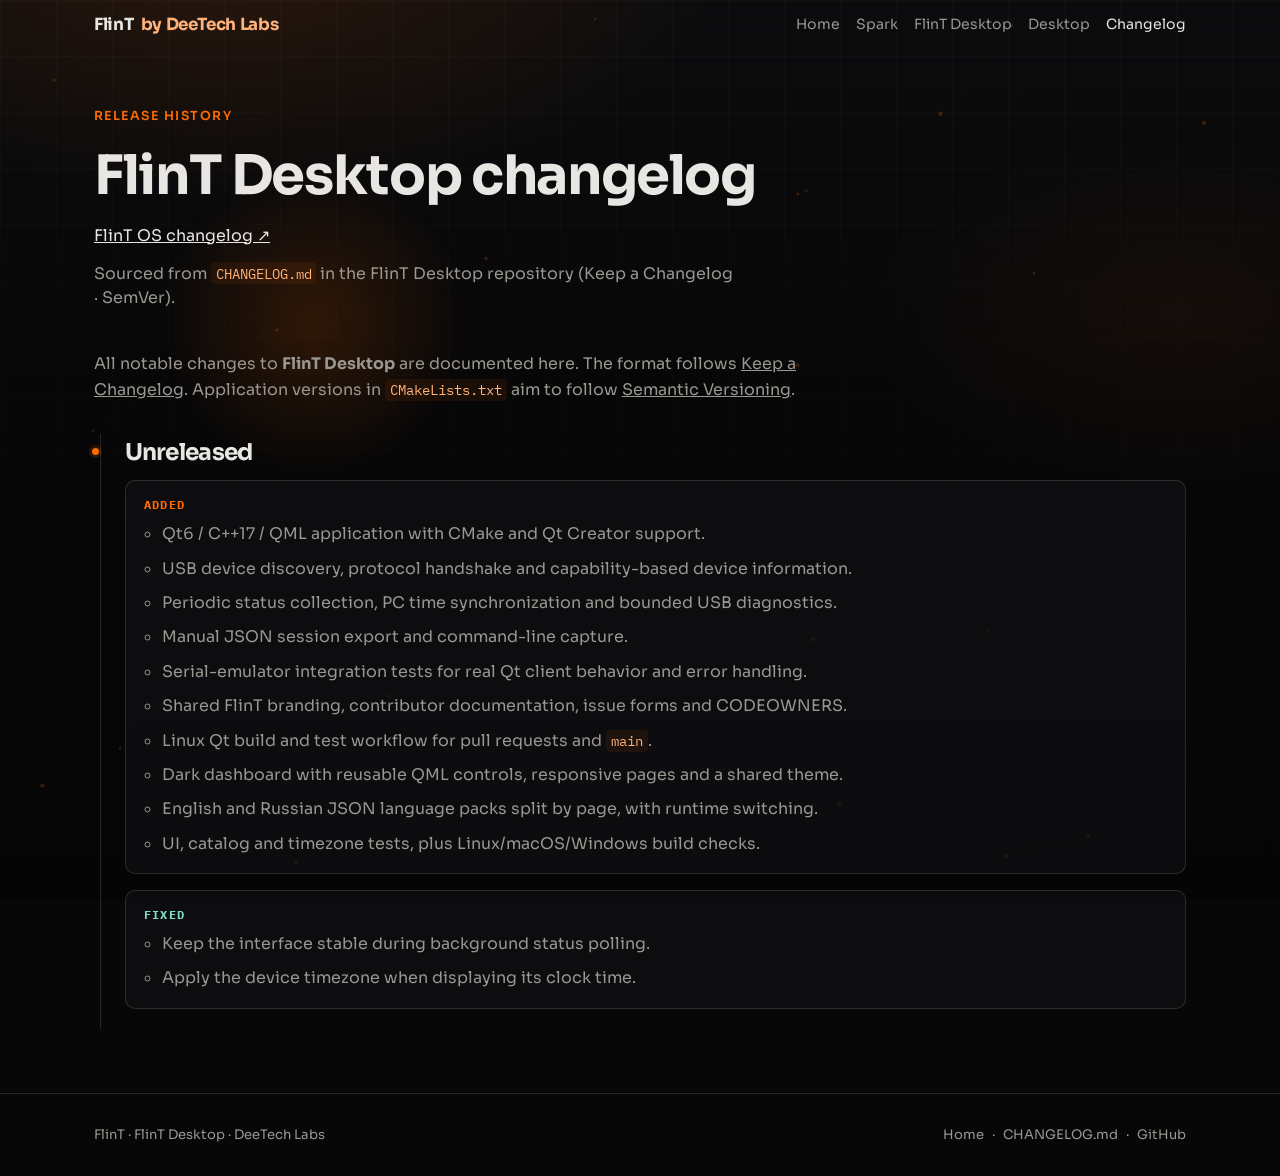
==== desktop-changelog.html @ 61f9f955 "Extract FlinT website and unite Spark, OS and Desktop" ====
<!DOCTYPE html>
<html lang="en">
  <head>
    <meta charset="utf-8" />
    <meta name="viewport" content="width=device-width, initial-scale=1" />
    <title>Changelog — FlinT Desktop</title>
    <meta
      name="description"
      content="FlinT Desktop release history from CHANGELOG.md (Keep a Changelog)."
    />
    <meta name="theme-color" content="#0a0a0a" />
    <link rel="icon" href="./assets/FlinT_logo.png" type="image/png" />
    <link rel="preconnect" href="https://fonts.googleapis.com" />
    <link rel="preconnect" href="https://fonts.gstatic.com" crossorigin />
    <link
      href="https://fonts.googleapis.com/css2?family=Sora:wght@400;500;600;700;800&family=IBM+Plex+Mono:wght@400;500&display=swap"
      rel="stylesheet"
    />
    <link rel="stylesheet" href="./styles.css" />
  </head>
  <body class="page-changelog">
    <div class="atmosphere" aria-hidden="true">
      <canvas class="atmosphere__field" id="signal-field"></canvas>
      <div class="atmosphere__grid"></div>
      <div class="atmosphere__spark"></div>
    </div>

    <div class="scroll-progress" aria-hidden="true"><span></span></div>

    <nav class="topnav" aria-label="Main navigation"><div class="shell topnav__inner"><a class="topnav__brand" href="./index.html">FlinT <span>by DeeTech Labs</span></a><div class="topnav__links"><a href="./index.html">Home</a><a href="./spark.html">Spark</a><a href="./os.html">FlinT Desktop</a><a href="./desktop.html">Desktop</a><a href="./changelog.html" aria-current="page">Changelog</a></div></div></nav>

    <header class="page-hero">
      <div class="shell">
        <p class="block__label">Release history</p>
        <h1 class="page-hero__title">FlinT Desktop changelog</h1><p><a href="./changelog.html">FlinT OS changelog ↗</a></p>
        <p class="page-hero__lede">
          Sourced from <code>CHANGELOG.md</code> in the FlinT Desktop repository
          (Keep a Changelog · SemVer).
        </p>
      </div>
    </header>

    <main class="shell changelog">
      <p class="changelog__status" id="changelog-status" role="status">
        Preparing changelog…
      </p>
      <div class="changelog__root" id="changelog-root" hidden></div>
    </main>

    <footer class="foot">
      <div class="shell foot__inner">
        <p class="foot__brand">FlinT · FlinT Desktop · DeeTech Labs</p>
        <p class="foot__meta">
          <a href="./index.html">Home</a>
          <span aria-hidden="true">·</span>
          <a
            href="https://github.com/DeeTech-Labs/FlinT-Desktop/blob/main/CHANGELOG.md"
            >CHANGELOG.md</a
          >
          <span aria-hidden="true">·</span>
          <a href="https://github.com/DeeTech-Labs/FlinT-Desktop">GitHub</a>
        </p>
      </div>
    </footer>

    <script src="./desktop-changelog.data.js"></script>
    <script src="./changelog.js" defer></script>
    <script src="./site.js" defer></script>
  </body>
</html>
---- styles.css ----
:root {
  --bg: #070708;
  --ink: #e8e6e3;
  --muted: #9a9690;
  --line: rgba(232, 230, 227, 0.14);
  --spark: #ff6a00;
  --spark-soft: rgba(255, 106, 0, 0.35);
  --font-display: "Sora", sans-serif;
  --font-body: "Sora", sans-serif;
  --font-mono: "IBM Plex Mono", ui-monospace, monospace;
  --pad-x: clamp(1rem, 3.5vw, 2.75rem);
  --shell: min(1180px, 100%);
}

*,
*::before,
*::after {
  box-sizing: border-box;
}

html {
  scroll-behavior: smooth;
  -webkit-text-size-adjust: 100%;
}

html,
body {
  margin: 0;
  min-height: 100%;
}

body {
  color: var(--ink);
  font-family: var(--font-body);
  background: var(--bg);
  min-height: 100dvh;
  overflow-x: clip;
}

a {
  color: inherit;
}

code {
  font-family: var(--font-mono);
  font-size: 0.9em;
  color: #ffb27a;
  word-break: break-word;
  padding: 0.12em 0.32em;
  border-radius: 4px;
  background: rgba(255, 106, 0, 0.08);
  line-height: 1.35;
  box-decoration-break: clone;
  -webkit-box-decoration-break: clone;
}

.shell {
  width: var(--shell);
  margin-inline: auto;
  padding-inline: var(--pad-x);
}

.atmosphere {
  position: fixed;
  inset: 0;
  z-index: 0;
  pointer-events: none;
  background:
    radial-gradient(ellipse 70% 50% at 18% -5%, rgba(255, 106, 0, 0.12), transparent 55%),
    radial-gradient(ellipse 50% 40% at 92% 35%, rgba(255, 106, 0, 0.05), transparent 50%),
    linear-gradient(180deg, #0c0c0e 0%, var(--bg) 42%, #050506 100%);
}

.atmosphere__field {
  position: absolute;
  inset: 0;
  width: 100%;
  height: 100%;
  opacity: 0.55;
}

.atmosphere__grid {
  position: absolute;
  inset: 0;
  opacity: 0.18;
  background-image:
    linear-gradient(var(--line) 1px, transparent 1px),
    linear-gradient(90deg, var(--line) 1px, transparent 1px);
  background-size: 56px 56px;
  mask-image: linear-gradient(180deg, #000 0%, transparent 85%);
  animation: grid-drift 28s linear infinite;
}

.atmosphere__spark {
  position: absolute;
  top: 8%;
  left: 22%;
  width: min(320px, 50vw);
  height: min(320px, 50vw);
  background: radial-gradient(circle, rgba(255, 106, 0, 0.16) 0%, transparent 70%);
  animation: spark-breathe 5.5s ease-in-out infinite;
  will-change: transform;
}

/* —— Hero —— */
.hero {
  position: relative;
  z-index: 1;
  min-height: 100dvh;
  min-height: 100svh;
  display: flex;
  align-items: center;
  padding-block: clamp(4.5rem, 10vh, 6rem) clamp(2.5rem, 8vh, 5rem);
}

.hero__inner {
  display: grid;
  gap: clamp(1.5rem, 4vw, 3.5rem);
  align-items: center;
  width: var(--shell);
}

.hero__brand {
  position: relative;
  display: inline-grid;
  place-items: center;
  justify-self: start;
  padding: 1.35rem;
}

.hero__ring {
  position: absolute;
  inset: 0.35rem;
  border: 1px dashed rgba(255, 106, 0, 0.32);
  border-radius: 50%;
  animation: ring-spin 22s linear infinite;
  pointer-events: none;
}

.hero__ring--delay {
  inset: -0.15rem;
  border-style: solid;
  border-color: rgba(255, 106, 0, 0.1);
  animation-duration: 32s;
  animation-direction: reverse;
}

.hero__picture {
  position: relative;
  z-index: 1;
}

.hero__mark {
  display: block;
  width: min(240px, 56vw);
  height: auto;
  border-radius: 24px;
  opacity: 0;
  transform: translateY(12px);
  animation: rise-in 0.85s cubic-bezier(0.22, 1, 0.36, 1) 0.05s forwards;
}

.hero__eyebrow {
  margin: 0 0 0.55rem;
  color: var(--spark);
  font-family: var(--font-mono);
  font-size: 0.78rem;
  font-weight: 500;
  letter-spacing: 0.14em;
  text-transform: uppercase;
  opacity: 0;
  transform: translateY(12px);
  animation: rise-in 0.85s cubic-bezier(0.22, 1, 0.36, 1) 0.1s forwards;
}

.hero__title {
  margin: 0 0 0.75rem;
  font-family: var(--font-display);
  font-weight: 700;
  font-size: clamp(2.4rem, 7vw, 4.25rem);
  line-height: 1.1;
  letter-spacing: -0.025em;
  color: var(--ink);
  opacity: 0;
  transform: translateY(12px);
  animation: rise-in 0.85s cubic-bezier(0.22, 1, 0.36, 1) 0.18s forwards;
  padding-block: 0.06em;
}

.hero__title span {
  color: #ffb27a;
}

.hero__lede {
  margin: 0;
  max-width: 38rem;
  color: var(--muted);
  font-size: clamp(0.98rem, 2.1vw, 1.15rem);
  line-height: 1.55;
  opacity: 0;
  transform: translateY(12px);
  animation: rise-in 0.85s cubic-bezier(0.22, 1, 0.36, 1) 0.3s forwards;
}

.hero__cta {
  display: flex;
  flex-wrap: wrap;
  gap: 0.75rem;
  margin-top: 1.35rem;
  opacity: 0;
  transform: translateY(12px);
  animation: rise-in 0.85s cubic-bezier(0.22, 1, 0.36, 1) 0.42s forwards;
}

.hero__cta--static {
  opacity: 1;
  transform: none;
  animation: none;
  margin-top: 1.25rem;
}

@media (min-width: 860px) {
  .hero__inner {
    grid-template-columns: minmax(220px, 300px) minmax(0, 1fr);
  }

  .atmosphere__spark {
    left: 12%;
    top: 18%;
  }
}

/* —— Sections —— */
main {
  position: relative;
  z-index: 1;
}

.block {
  padding-block: clamp(2.75rem, 7vw, 5rem);
  border-top: 1px solid var(--line);
}

.block__grid {
  display: grid;
  gap: clamp(1.75rem, 4vw, 3rem);
  align-items: start;
}

@media (min-width: 800px) {
  .block__grid {
    grid-template-columns: minmax(15rem, 0.95fr) minmax(0, 1.25fr);
  }

  .block__grid--stack-first {
    grid-template-columns: minmax(0, 1.2fr) minmax(15rem, 0.85fr);
  }

  .block__grid--stack-first .block__copy {
    order: 2;
  }

  .block__grid--stack-first .viz {
    order: 1;
  }
}

.block__copy--wide {
  max-width: 48rem;
  margin-bottom: 1.5rem;
}

.block__copy[data-reveal] {
  opacity: 0;
  transform: translateY(16px);
  transition:
    opacity 0.7s cubic-bezier(0.22, 1, 0.36, 1),
    transform 0.7s cubic-bezier(0.22, 1, 0.36, 1);
}

.block__copy[data-reveal].is-in {
  opacity: 1;
  transform: none;
}

.block__label {
  margin: 0 0 0.7rem;
  color: var(--spark);
  font-size: 0.78rem;
  font-weight: 600;
  letter-spacing: 0.12em;
  text-transform: uppercase;
  position: relative;
  display: inline-block;
}

.block__label::after {
  content: "";
  display: block;
  height: 1px;
  width: 0;
  margin-top: 0.45rem;
  background: linear-gradient(90deg, var(--spark), transparent);
  transition: width 0.7s cubic-bezier(0.22, 1, 0.36, 1) 0.15s;
}

.block__copy.is-in .block__label::after {
  width: 100%;
}

.block__title {
  margin: 0 0 0.9rem;
  font-family: var(--font-display);
  font-weight: 700;
  font-size: clamp(1.65rem, 3.4vw, 2.5rem);
  line-height: 1.2;
  letter-spacing: -0.03em;
  overflow-wrap: anywhere;
  padding-block: 0.04em;
}

.block__body {
  margin: 0;
  color: var(--muted);
  font-size: clamp(1rem, 1.5vw, 1.08rem);
  line-height: 1.65;
  max-width: 40rem;
}

.block__note {
  margin: 1.1rem 0 0;
  padding-left: 0.85rem;
  border-left: 2px solid rgba(255, 106, 0, 0.55);
  color: var(--ink);
  font-size: 0.95rem;
  line-height: 1.55;
  max-width: 36rem;
}

/* —— Visualizations —— */
.viz {
  margin: 0;
  padding: 0;
  min-width: 0;
  opacity: 0;
  transform: translateY(14px);
  transition:
    opacity 0.65s cubic-bezier(0.22, 1, 0.36, 1),
    transform 0.65s cubic-bezier(0.22, 1, 0.36, 1);
}

.viz.is-in {
  opacity: 1;
  transform: none;
}

.viz__svg {
  display: block;
  width: 100%;
  height: auto;
  overflow: visible;
}

.viz__svg--device {
  max-width: 320px;
  margin-inline: auto;
}

.viz--device {
  display: flex;
  justify-content: center;
}

.device-frame {
  position: relative;
  display: inline-block;
  max-width: 320px;
  width: 100%;
}

.device-frame .viz__svg--device {
  max-width: none;
  margin: 0;
}

.device-scan {
  position: absolute;
  left: 22.5%;
  right: 22.5%;
  top: 17%;
  height: 12%;
  border-radius: 2px;
  background: linear-gradient(
    180deg,
    transparent,
    rgba(255, 106, 0, 0.14),
    transparent
  );
  opacity: 0;
  pointer-events: none;
  mix-blend-mode: screen;
}

.viz.is-in .device-scan {
  opacity: 1;
  animation: scan-y 3.8s ease-in-out infinite;
}

/* Layers (HTML, reflows) */
.layers {
  list-style: none;
  margin: 0;
  padding: 0;
  display: grid;
  gap: 0.55rem;
}

.layers__item {
  position: relative;
  padding: 1rem 1.15rem;
  border: 1px solid var(--line);
  border-radius: 8px;
  background: rgba(18, 18, 20, 0.85);
  font-family: var(--font-mono);
  font-size: clamp(0.78rem, 1.5vw, 0.92rem);
  line-height: 1.45;
  overflow-wrap: anywhere;
  transition:
    border-color 0.35s ease,
    background 0.35s ease,
    box-shadow 0.35s ease;
}

.layers__item.is-active {
  border-color: rgba(255, 106, 0, 0.65);
  background: rgba(255, 106, 0, 0.1);
  box-shadow: 0 0 0 1px rgba(255, 106, 0, 0.12);
}

.layers__item--core {
  border-color: rgba(255, 106, 0, 0.5);
  background: rgba(255, 106, 0, 0.08);
  color: #ffc299;
}

.layers__item--out {
  border-color: rgba(232, 230, 227, 0.28);
}

.layers__item:not(:last-child)::after {
  content: "";
  position: absolute;
  left: 1.35rem;
  bottom: -0.55rem;
  width: 1px;
  height: 0.55rem;
  background: var(--spark-soft);
}

/* Flow */
.flow {
  list-style: none;
  margin: 0;
  padding: 0;
  display: grid;
  grid-template-columns: 1fr;
  gap: 0.55rem;
}

@media (min-width: 720px) {
  .flow {
    grid-template-columns: repeat(4, minmax(0, 1fr));
    gap: 0.75rem;
  }
}

.flow__step {
  position: relative;
  display: flex;
  align-items: center;
  justify-content: center;
  min-height: 3.4rem;
  padding: 0.75rem 0.85rem;
  border: 1px solid var(--line);
  border-radius: 8px;
  background: rgba(18, 18, 20, 0.9);
  font-family: var(--font-mono);
  font-size: clamp(0.78rem, 1.4vw, 0.9rem);
  text-align: center;
  transition:
    border-color 0.35s ease,
    background 0.35s ease,
    box-shadow 0.35s ease,
    transform 0.35s ease;
}

.flow__step.is-active {
  border-color: rgba(255, 106, 0, 0.7);
  background: rgba(255, 106, 0, 0.12);
  box-shadow: 0 0 24px rgba(255, 106, 0, 0.12);
  transform: translateY(-2px);
  color: #ffc299;
}

.flow__step.is-active::after {
  content: "";
  position: absolute;
  inset: -1px;
  border-radius: inherit;
  pointer-events: none;
  background: linear-gradient(
    110deg,
    transparent 30%,
    rgba(255, 106, 0, 0.18) 48%,
    transparent 66%
  );
  background-size: 220% 100%;
  animation: sweep 1.3s ease;
}

.flow__step--core {
  border-color: rgba(255, 106, 0, 0.5);
  background: rgba(255, 106, 0, 0.08);
  color: #ffc299;
}

.flow__step--out {
  border-color: rgba(232, 230, 227, 0.28);
}

.bits {
  list-style: none;
  margin: 1rem 0 0;
  padding: 0;
  display: flex;
  flex-wrap: wrap;
  gap: 0.45rem;
}

.bits li {
  padding: 0.35rem 0.65rem;
  border: 1px solid var(--line);
  border-radius: 6px;
  font-family: var(--font-mono);
  font-size: 0.72rem;
  letter-spacing: 0.04em;
  color: var(--muted);
}

.viz.is-in .bits li {
  animation: bit-glow 3.6s ease-in-out infinite;
  animation-delay: calc(var(--i, 0) * 0.4s);
}

/* Stores */
.stores {
  list-style: none;
  margin: 0;
  padding: 0;
  display: grid;
  gap: 0.75rem;
}

@media (min-width: 720px) {
  .stores {
    grid-template-columns: repeat(3, minmax(0, 1fr));
    gap: 1rem;
  }
}

.stores__item {
  display: grid;
  gap: 0.35rem;
  padding: 1.15rem 1.2rem;
  border: 1px solid var(--line);
  border-radius: 10px;
  background: rgba(18, 18, 20, 0.9);
  font-family: var(--font-mono);
  font-size: 0.88rem;
  color: var(--muted);
  transition:
    border-color 0.35s ease,
    background 0.35s ease,
    transform 0.35s ease,
    box-shadow 0.35s ease;
}

.stores__item.is-active {
  border-color: rgba(255, 106, 0, 0.65);
  box-shadow: 0 10px 28px rgba(0, 0, 0, 0.25);
  transform: translateY(-3px);
}

.stores__item strong {
  color: var(--ink);
  font-size: 1.05rem;
  font-weight: 600;
}

.stores__item--core {
  border-color: rgba(255, 106, 0, 0.5);
  background: rgba(255, 106, 0, 0.08);
}

.stores__item--core strong {
  color: #ffc299;
}

/* Pinout */
.pinout {
  margin-top: 1.5rem;
}

.pinout__title {
  margin: 0 0 0.75rem;
  font-family: var(--font-mono);
  font-size: 0.78rem;
  color: var(--spark);
  letter-spacing: 0.06em;
  text-transform: uppercase;
}

.pinout__list {
  margin: 0;
  padding: 0;
  display: grid;
  gap: 0;
}

@media (min-width: 520px) {
  .pinout__list {
    grid-template-columns: 1fr 1fr;
    column-gap: 1.25rem;
  }
}

.pinout__list > div {
  display: grid;
  grid-template-columns: 5.2rem 1fr;
  gap: 0.5rem;
  padding: 0.5rem 0;
  border-bottom: 1px solid var(--line);
  font-family: var(--font-mono);
  font-size: 0.84rem;
}

.pinout__list dt {
  margin: 0;
  color: var(--muted);
}

.pinout__list dd {
  margin: 0;
  color: var(--ink);
}

/* Facts */
.facts {
  margin: 0;
  padding: 0;
  list-style: none;
  display: grid;
  gap: 0;
}

@media (min-width: 960px) {
  .facts {
    grid-template-columns: 1fr 1fr;
    column-gap: 2rem;
  }
}

.facts li {
  padding: 0.9rem 0;
  border-top: 1px solid var(--line);
  color: var(--muted);
  font-size: 1.02rem;
  line-height: 1.45;
}

@media (min-width: 720px) {
  .facts li:nth-child(2n) {
    border-top: 1px solid var(--line);
  }

  .facts li:nth-child(-n + 2) {
    border-top: 1px solid var(--line);
  }
}

.facts li:last-child {
  border-bottom: 1px solid var(--line);
}

@media (min-width: 720px) {
  .facts li:nth-last-child(2):nth-child(odd) {
    border-bottom: 1px solid var(--line);
  }
}

/* Faces plug diagram (responsive HTML) */
.plug {
  display: grid;
  gap: 0.75rem;
  align-items: center;
}

@media (min-width: 700px) {
  .plug {
    grid-template-columns: minmax(6.5rem, 0.7fr) auto minmax(0, 1.2fr) auto minmax(5.5rem, 0.7fr);
    gap: 0.65rem;
  }
}

.plug__faces {
  display: grid;
  gap: 0.45rem;
}

.plug__node,
.plug__core,
.plug__out {
  display: flex;
  flex-direction: column;
  justify-content: center;
  gap: 0.25rem;
  min-height: 2.8rem;
  padding: 0.8rem 0.9rem;
  border: 1px solid var(--line);
  border-radius: 8px;
  background: rgba(18, 18, 20, 0.9);
  font-family: var(--font-mono);
  font-size: 0.84rem;
  line-height: 1.35;
  text-align: center;
  overflow-wrap: anywhere;
}

.plug__core {
  border-color: rgba(255, 106, 0, 0.5);
  background: rgba(255, 106, 0, 0.08);
  min-height: 4.5rem;
}

.plug__core strong {
  color: #ffc299;
  font-weight: 600;
}

.plug__core span {
  color: var(--muted);
  font-size: 0.72rem;
}

.plug__out {
  border-color: rgba(232, 230, 227, 0.28);
}

.plug__join {
  justify-self: center;
  width: 1.25rem;
  height: 1px;
  background: linear-gradient(90deg, transparent, var(--spark-soft), transparent);
}

@media (max-width: 699px) {
  .plug__join {
    width: 1px;
    height: 0.85rem;
    background: linear-gradient(180deg, transparent, var(--spark-soft), transparent);
  }
}

.viz.is-in .plug__node,
.viz.is-in .plug__core,
.viz.is-in .plug__out {
  animation: layer-in 0.5s cubic-bezier(0.22, 1, 0.36, 1) both;
  animation-delay: calc(var(--i, 0) * 80ms + 60ms);
}

/* Code panel + syntax */
.codepanel {
  min-width: 0;
  border: 1px solid var(--line);
  border-radius: 12px;
  overflow: hidden;
  background: #0b0b0e;
}

.codepanel__bar {
  display: flex;
  align-items: center;
  padding: 0.55rem 0.9rem;
  border-bottom: 1px solid var(--line);
  background: rgba(255, 255, 255, 0.02);
}

.codepanel__lang {
  font-family: var(--font-mono);
  font-size: 0.72rem;
  letter-spacing: 0.08em;
  text-transform: uppercase;
  color: var(--spark);
}

.codeblock {
  margin: 0;
  padding: 1.05rem 1.1rem 1.15rem;
  overflow-x: auto;
  -webkit-overflow-scrolling: touch;
  background: transparent;
  border: 0;
  border-radius: 0;
  color: #d7d3cc;
  font-family: var(--font-mono);
  font-size: clamp(0.72rem, 2.4vw, 0.84rem);
  line-height: 1.6;
}

.codeblock code {
  color: inherit;
  font-size: inherit;
  white-space: pre;
}

.tok-cmd {
  color: #ff8a3d;
  font-weight: 500;
}

.tok-flag {
  color: #9ecbff;
}

.tok-file {
  color: #e6c07b;
}

.tok-path {
  color: #7ee0c1;
}

.tok-str {
  color: #c3e88d;
}

.tok-punct {
  color: #8b8690;
}

.btn {
  display: inline-flex;
  align-items: center;
  justify-content: center;
  gap: 0.55rem;
  min-height: 2.85rem;
  padding: 0.7rem 1.2rem;
  border-radius: 10px;
  font-family: var(--font-body);
  font-size: 0.95rem;
  font-weight: 600;
  text-decoration: none;
  transition:
    background 160ms ease,
    color 160ms ease,
    border-color 160ms ease,
    transform 160ms ease;
}

.btn__icon {
  width: 1.05rem;
  height: 1.05rem;
  flex-shrink: 0;
  fill: currentColor;
}

.btn:hover {
  transform: translateY(-1px);
}

.btn:active {
  transform: translateY(0);
}

.btn--primary {
  background: var(--spark);
  color: #140a00;
  border: 1px solid var(--spark);
}

.btn--primary:hover {
  background: #ff7d1f;
  border-color: #ff7d1f;
}

.btn--ghost {
  background: transparent;
  color: var(--ink);
  border: 1px solid var(--line);
}

.btn--ghost:hover {
  border-color: rgba(255, 106, 0, 0.55);
  background: rgba(255, 106, 0, 0.08);
}

/* Footer */
.foot {
  position: relative;
  z-index: 1;
  padding-block: 2rem;
  border-top: 1px solid var(--line);
  color: var(--muted);
  font-size: 0.82rem;
}

.foot__inner {
  display: flex;
  flex-wrap: wrap;
  gap: 0.65rem 1.25rem;
  justify-content: space-between;
  align-items: center;
}

.foot__brand,
.foot__meta {
  margin: 0;
}

.foot__meta {
  display: flex;
  flex-wrap: wrap;
  gap: 0.5rem;
  align-items: center;
}

.foot a {
  color: var(--muted);
  text-decoration: none;
  border-bottom: 1px solid transparent;
  transition: color 160ms ease, border-color 160ms ease;
}

.foot a:hover {
  color: var(--spark);
  border-bottom-color: rgba(255, 106, 0, 0.45);
}

/* SVG schematic bits still used in faces diagram */
.schem-node {
  fill: rgba(18, 18, 20, 0.92);
  stroke: var(--line);
  stroke-width: 1.5;
}

.schem-node--core {
  stroke: rgba(255, 106, 0, 0.55);
  fill: rgba(255, 106, 0, 0.08);
}

.schem-node--out {
  stroke: rgba(232, 230, 227, 0.28);
}

.schem-label {
  fill: var(--ink);
  font-family: var(--font-mono);
  font-size: 13px;
  text-anchor: middle;
  dominant-baseline: middle;
}

.schem-label--strong {
  fill: #ffc299;
  font-weight: 500;
}

.schem-sub {
  fill: var(--muted);
  font-family: var(--font-mono);
  font-size: 11px;
  text-anchor: middle;
}

.schem-wire {
  fill: none;
  stroke: var(--spark-soft);
  stroke-width: 1.5;
  stroke-linecap: round;
  stroke-dasharray: 6 6;
}

.schem-pulse {
  fill: var(--spark);
  opacity: 0;
}

.device-body {
  fill: #101012;
  stroke: rgba(232, 230, 227, 0.2);
  stroke-width: 1.5;
}

.device-bezel {
  fill: #0a0a0c;
  stroke: rgba(232, 230, 227, 0.1);
  stroke-width: 1;
}

.device-screen {
  fill: #050506;
  stroke: rgba(255, 106, 0, 0.25);
  stroke-width: 1;
}

.device-clock {
  fill: var(--muted);
  font-family: var(--font-display);
  font-size: 28px;
  font-weight: 700;
  text-anchor: middle;
  letter-spacing: 0.06em;
}

.device-sub {
  fill: rgba(154, 150, 144, 0.85);
  font-family: var(--font-body);
  font-size: 11px;
  text-anchor: middle;
}

.device-dot {
  fill: var(--spark);
}

/* Reveal children */
.viz.is-in .schem-face,
.viz.is-in .layers__item,
.viz.is-in .flow__step,
.viz.is-in .stores__item {
  animation: layer-in 0.5s cubic-bezier(0.22, 1, 0.36, 1) both;
  animation-delay: calc(var(--i, 0) * 80ms + 60ms);
}

.viz.is-in .schem-wire {
  animation: dash-flow 1.4s linear infinite;
  animation-delay: 0.2s;
}

.viz.is-in .schem-pulse {
  animation: pulse-run 2.4s ease-in-out infinite;
  animation-delay: 0.35s;
}

.viz.is-in .device-screen {
  animation: screen-breathe 4s ease-in-out infinite;
}

.viz.is-in .device-dot {
  animation: dot-blink 2.2s ease-in-out infinite;
}

.viz.is-in .pinout__list > div {
  animation: layer-in 0.4s cubic-bezier(0.22, 1, 0.36, 1) both;
}

@keyframes rise-in {
  to {
    opacity: 1;
    transform: translateY(0);
  }
}

@keyframes spark-breathe {
  0%,
  100% {
    opacity: 0.5;
  }
  50% {
    opacity: 0.85;
  }
}

@keyframes grid-drift {
  from {
    background-position: 0 0;
  }
  to {
    background-position: 56px 56px;
  }
}

@keyframes ring-spin {
  to {
    transform: rotate(360deg);
  }
}

@keyframes title-shine {
  0%,
  100% {
    background-position: 100% 0;
  }
  50% {
    background-position: 0% 0;
  }
}

@keyframes sweep {
  from {
    background-position: 120% 0;
  }
  to {
    background-position: -20% 0;
  }
}

@keyframes scan-y {
  0%,
  100% {
    transform: translateY(0);
    opacity: 0;
  }
  12% {
    opacity: 0.9;
  }
  55% {
    opacity: 0.55;
  }
  85% {
    transform: translateY(220%);
    opacity: 0;
  }
}

@keyframes layer-in {
  from {
    opacity: 0;
    transform: translateY(8px);
  }
  to {
    opacity: 1;
    transform: none;
  }
}

@keyframes dash-flow {
  to {
    stroke-dashoffset: -24;
  }
}

@keyframes pulse-run {
  0% {
    opacity: 0;
    transform: translateX(0);
  }
  15% {
    opacity: 1;
  }
  85% {
    opacity: 1;
  }
  100% {
    opacity: 0;
    transform: translateX(28px);
  }
}

@keyframes bit-glow {
  0%,
  80%,
  100% {
    opacity: 0.45;
    color: var(--muted);
    border-color: var(--line);
  }
  40% {
    opacity: 1;
    color: var(--spark);
    border-color: rgba(255, 106, 0, 0.45);
  }
}

@keyframes screen-breathe {
  0%,
  100% {
    stroke: rgba(255, 106, 0, 0.2);
  }
  50% {
    stroke: rgba(255, 106, 0, 0.55);
  }
}

@keyframes dot-blink {
  0%,
  100% {
    opacity: 0.35;
  }
  50% {
    opacity: 1;
  }
}

/* —— Mobile —— */
@media (max-width: 599px) {
  .hero {
    min-height: auto;
    padding-block: 2.25rem 2.75rem;
    align-items: flex-start;
  }

  .hero__inner {
    justify-items: stretch;
  }

  .hero__brand {
    justify-self: center;
    padding: 0.5rem;
  }

  .hero__copy {
    text-align: center;
  }

  .hero__lede {
    margin-inline: auto;
  }

  .hero__cta,
  .hero__cta--static {
    width: 100%;
    justify-content: center;
  }

  .hero__cta .btn,
  .hero__cta--static .btn {
    flex: 1 1 calc(50% - 0.4rem);
    min-width: 8.5rem;
  }

  .hero__ring,
  .hero__ring--delay {
    display: none;
  }

  .atmosphere__field {
    opacity: 0.28;
  }

  .foot__inner {
    flex-direction: column;
    align-items: flex-start;
  }

  .block__title {
    max-width: none;
  }

  .hero__cta--static {
    justify-content: stretch;
  }
}

/* —— Chrome: nav / progress / cursor —— */
.scroll-progress {
  position: fixed;
  top: 0;
  left: 0;
  right: 0;
  z-index: 40;
  height: 2px;
  background: transparent;
  pointer-events: none;
}

.scroll-progress > span {
  display: block;
  height: 100%;
  width: 100%;
  transform-origin: left center;
  transform: scaleX(0);
  background: linear-gradient(90deg, var(--spark), #ffb27a);
}

.cursor-glow {
  position: fixed;
  top: 0;
  left: 0;
  z-index: 3;
  width: 280px;
  height: 280px;
  margin: -140px 0 0 -140px;
  border-radius: 50%;
  pointer-events: none;
  opacity: 0;
  background: radial-gradient(circle, rgba(255, 106, 0, 0.12), transparent 68%);
  transition: opacity 0.35s ease;
  mix-blend-mode: screen;
}

.cursor-glow.is-on {
  opacity: 1;
}

.topnav {
  position: fixed;
  top: 0;
  left: 0;
  right: 0;
  z-index: 30;
  padding-block: 0.85rem;
  background: rgba(7, 7, 8, 0);
  border-bottom: 1px solid transparent;
  transition:
    background 0.25s ease,
    border-color 0.25s ease,
    backdrop-filter 0.25s ease;
}

body.is-scrolled .topnav {
  background: rgba(7, 7, 8, 0.72);
  border-bottom-color: var(--line);
  backdrop-filter: blur(12px);
}

.topnav__inner {
  display: flex;
  align-items: center;
  justify-content: space-between;
  gap: 1rem;
}

.topnav__brand {
  display: inline-flex;
  align-items: center;
  gap: 0.45rem;
  font-family: var(--font-display);
  font-weight: 700;
  font-size: 1.05rem;
  letter-spacing: -0.02em;
  text-decoration: none;
  color: var(--ink);
}

.topnav__spark {
  width: 1.05rem;
  height: 1.05rem;
  flex-shrink: 0;
  color: var(--spark);
}

.topnav__brand span {
  color: #ffb27a;
}

.topnav__links {
  display: flex;
  flex-wrap: wrap;
  gap: 0.35rem 1rem;
  font-size: 0.88rem;
}

.topnav__links a {
  color: var(--muted);
  text-decoration: none;
  transition: color 0.2s ease;
}

.topnav__links a:hover,
.topnav__links a[aria-current="page"] {
  color: var(--ink);
}

/* Boot sequence */
.boot {
  list-style: none;
  margin: 0;
  padding: 0;
  display: grid;
  gap: 0.55rem;
  counter-reset: none;
}

.boot > li {
  display: grid;
  grid-template-columns: 2.4rem 1fr;
  gap: 0.75rem;
  align-items: center;
  padding: 0.85rem 1rem;
  border: 1px solid var(--line);
  border-radius: 8px;
  background: rgba(18, 18, 20, 0.9);
  font-family: var(--font-mono);
  font-size: clamp(0.78rem, 1.5vw, 0.9rem);
  color: var(--muted);
  transition:
    border-color 0.35s ease,
    background 0.35s ease,
    transform 0.35s ease,
    color 0.35s ease;
}

.boot > li > span {
  color: var(--spark);
  font-weight: 500;
}

.boot > li.is-active {
  border-color: rgba(255, 106, 0, 0.65);
  background: rgba(255, 106, 0, 0.1);
  color: var(--ink);
}

.viz.is-in .boot > li {
  animation: layer-in 0.5s cubic-bezier(0.22, 1, 0.36, 1) both;
  animation-delay: calc(var(--i, 0) * 80ms + 60ms);
}

/* Tick scope */
.viz--scope {
  display: grid;
  gap: 0.75rem;
}

.scope {
  display: block;
  width: 100%;
  height: 180px;
  border: 1px solid var(--line);
  border-radius: 10px;
  background:
    linear-gradient(180deg, rgba(255, 106, 0, 0.04), transparent 40%),
    #0b0b0e;
}

.scope__legend {
  display: flex;
  flex-wrap: wrap;
  gap: 1rem;
  font-family: var(--font-mono);
  font-size: 0.75rem;
  color: var(--muted);
}

.scope__legend span {
  display: inline-flex;
  align-items: center;
  gap: 0.4rem;
}

.scope__swatch {
  display: inline-block;
  width: 0.7rem;
  height: 0.7rem;
  border-radius: 2px;
}

.scope__swatch--sec {
  background: var(--spark);
}

.scope__swatch--min {
  background: #9ecbff;
}

/* Changelog page */
.page-hero {
  position: relative;
  z-index: 1;
  padding-block: 6.5rem 2.5rem;
}

.page-hero__title {
  margin: 0 0 0.75rem;
  font-family: var(--font-display);
  font-weight: 700;
  font-size: clamp(2.2rem, 6vw, 3.4rem);
  letter-spacing: -0.025em;
  line-height: 1.12;
  padding-block: 0.04em;
}

.page-hero__lede {
  margin: 0;
  max-width: 40rem;
  color: var(--muted);
  line-height: 1.55;
}

.changelog {
  position: relative;
  z-index: 1;
  padding-bottom: 4rem;
}

.changelog__status {
  color: var(--muted);
  font-family: var(--font-mono);
  font-size: 0.9rem;
}

.changelog__status.is-error {
  color: #ff8a6a;
}

.changelog__intro {
  margin: 0 0 2rem;
  max-width: 44rem;
  color: var(--muted);
  line-height: 1.6;
}

.cl-timeline {
  list-style: none;
  margin: 0;
  padding: 0 0 0 1.35rem;
  display: grid;
  gap: 1.75rem;
  border-left: 1px solid var(--line);
  margin-left: 0.35rem;
}

.cl-release {
  position: relative;
  padding: 0.15rem 0 0.25rem 0.15rem;
  opacity: 0;
  transform: translateY(14px);
  transition:
    opacity 0.65s cubic-bezier(0.22, 1, 0.36, 1),
    transform 0.65s cubic-bezier(0.22, 1, 0.36, 1);
  transition-delay: calc(var(--i, 0) * 40ms);
  overflow-wrap: anywhere;
}

.cl-release.is-in {
  opacity: 1;
  transform: none;
}

.cl-release::before {
  content: "";
  position: absolute;
  left: calc(-1.35rem - 0.35rem - 3px);
  top: 0.85rem;
  width: 7px;
  height: 7px;
  border-radius: 50%;
  background: var(--spark);
  box-shadow: 0 0 0 3px rgba(255, 106, 0, 0.15);
}

.cl-release__head {
  display: flex;
  flex-wrap: wrap;
  gap: 0.55rem 1rem;
  align-items: baseline;
  margin-bottom: 0.85rem;
}

.cl-ver {
  font-family: var(--font-display);
  font-size: 1.45rem;
  font-weight: 700;
  letter-spacing: -0.03em;
  color: var(--ink);
  text-decoration: none;
}

a.cl-ver:hover {
  color: var(--spark);
}

.cl-date {
  font-family: var(--font-mono);
  font-size: 0.82rem;
  color: var(--muted);
}

.cl-note {
  margin: 0 0 1rem;
  color: var(--muted);
  line-height: 1.55;
  max-width: 44rem;
}

.cl-section {
  margin: 0 0 1rem;
  padding: 1rem 1.15rem;
  border: 1px solid var(--line);
  border-radius: 10px;
  background: rgba(18, 18, 20, 0.65);
  overflow: visible;
}

.cl-section__title {
  margin: 0 0 0.55rem;
  font-family: var(--font-mono);
  font-size: 0.75rem;
  letter-spacing: 0.1em;
  text-transform: uppercase;
  color: var(--spark);
}

.cl-section--changed .cl-section__title {
  color: #9ecbff;
}

.cl-section--fixed .cl-section__title {
  color: #7ee0c1;
}

.cl-section--removed .cl-section__title {
  color: #ff8a6a;
}

.cl-list {
  margin: 0;
  padding-left: 1.15rem;
  color: var(--muted);
  line-height: 1.65;
  overflow-wrap: anywhere;
}

.cl-list li + li {
  margin-top: 0.5rem;
}

.cl-code {
  font-family: var(--font-mono);
  font-size: 0.88em;
  color: #ffb27a;
  padding: 0.14em 0.35em;
  border-radius: 4px;
  background: rgba(255, 106, 0, 0.08);
  word-break: break-word;
  line-height: 1.4;
  box-decoration-break: clone;
  -webkit-box-decoration-break: clone;
}

@media (max-width: 599px) {
  .cursor-glow {
    display: none;
  }

  .topnav__links {
    font-size: 0.8rem;
    gap: 0.25rem 0.75rem;
  }
}

@media (prefers-reduced-motion: reduce) {
  html {
    scroll-behavior: auto;
  }

  .cursor-glow,
  .scroll-progress > span,
  .atmosphere__field {
    display: none !important;
  }

  .atmosphere__spark,
  .atmosphere__grid,
  .hero__mark,
  .hero__eyebrow,
  .hero__title,
  .hero__lede,
  .hero__cta,
  .hero__ring,
  .block__copy[data-reveal],
  .viz,
  .viz.is-in .schem-face,
  .viz.is-in .plug__node,
  .viz.is-in .plug__core,
  .viz.is-in .plug__out,
  .viz.is-in .layers__item,
  .viz.is-in .flow__step,
  .viz.is-in .stores__item,
  .viz.is-in .boot > li,
  .viz.is-in .schem-wire,
  .viz.is-in .schem-pulse,
  .viz.is-in .bits li,
  .viz.is-in .device-screen,
  .viz.is-in .device-dot,
  .viz.is-in .device-scan,
  .viz.is-in .pinout__list > div,
  .cl-release,
  .flow__step.is-active::after {
    animation: none !important;
    transition: none !important;
    opacity: 1 !important;
    transform: none !important;
  }

  .block__label::after {
    width: 100%;
  }

  .btn:hover {
    transform: none;
  }
}

/* Ecosystem pages */
.product-grid { display:grid; grid-template-columns:repeat(3,minmax(0,1fr)); gap:1.25rem; margin-top:2.5rem; }
.product-card { display:flex; flex-direction:column; padding:2rem; border:1px solid var(--line); border-radius:18px; background:rgba(255,255,255,.025); color:var(--ink); text-decoration:none; transition:border-color .2s,transform .2s; }
.product-card:hover { border-color:var(--spark); transform:translateY(-4px); }
.product-card h3 { font-family:var(--font-display); font-size:2rem; margin:1.5rem 0 .75rem; }
.product-card p { color:var(--muted); line-height:1.7; margin:0 0 2rem; }
.product-card__link { margin-top:auto; color:var(--spark); }
a:focus-visible { outline:2px solid var(--spark); outline-offset:5px; }
@media(max-width:760px) { .product-grid { grid-template-columns:1fr; } .topnav__inner { align-items:flex-start; } .topnav__brand span { display:none; } .topnav__links { justify-content:flex-end; gap:.45rem .75rem; font-size:.78rem; } }
@media(prefers-reduced-motion:reduce) { .product-card { transition:none; } }
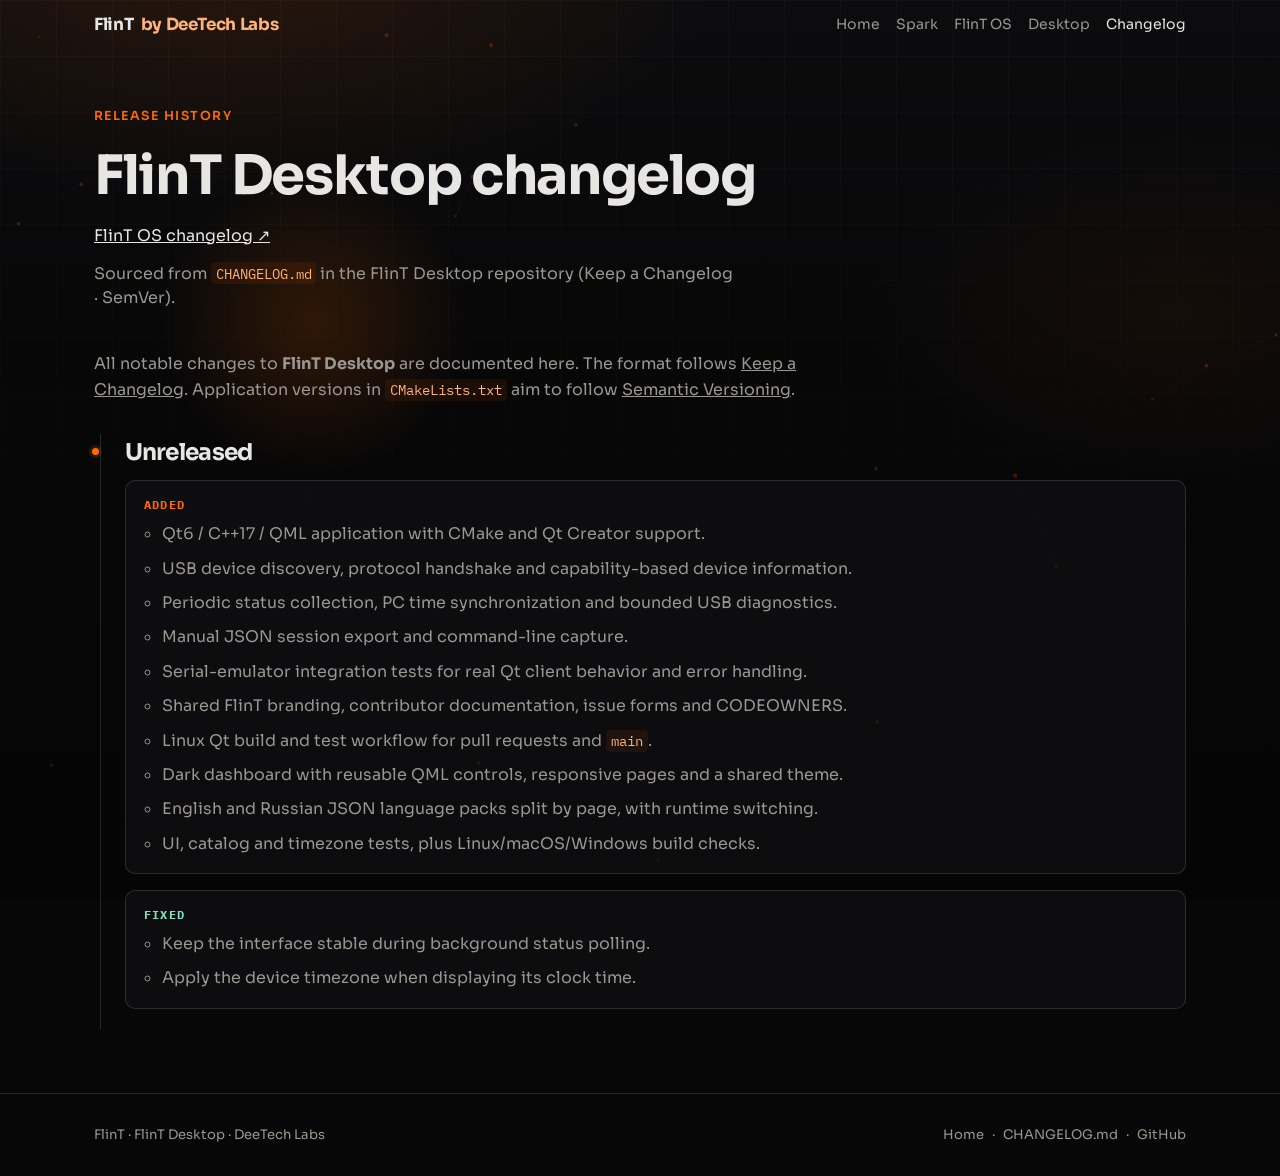
==== commit 2c3b3004: "Keep OS navigation label on the Desktop changelog" ====
--- a/desktop-changelog.html
+++ b/desktop-changelog.html
@@ -27,7 +27,7 @@
 
     <div class="scroll-progress" aria-hidden="true"><span></span></div>
 
-    <nav class="topnav" aria-label="Main navigation"><div class="shell topnav__inner"><a class="topnav__brand" href="./index.html">FlinT <span>by DeeTech Labs</span></a><div class="topnav__links"><a href="./index.html">Home</a><a href="./spark.html">Spark</a><a href="./os.html">FlinT Desktop</a><a href="./desktop.html">Desktop</a><a href="./changelog.html" aria-current="page">Changelog</a></div></div></nav>
+    <nav class="topnav" aria-label="Main navigation"><div class="shell topnav__inner"><a class="topnav__brand" href="./index.html">FlinT <span>by DeeTech Labs</span></a><div class="topnav__links"><a href="./index.html">Home</a><a href="./spark.html">Spark</a><a href="./os.html">FlinT OS</a><a href="./desktop.html">Desktop</a><a href="./changelog.html" aria-current="page">Changelog</a></div></div></nav>
 
     <header class="page-hero">
       <div class="shell">
